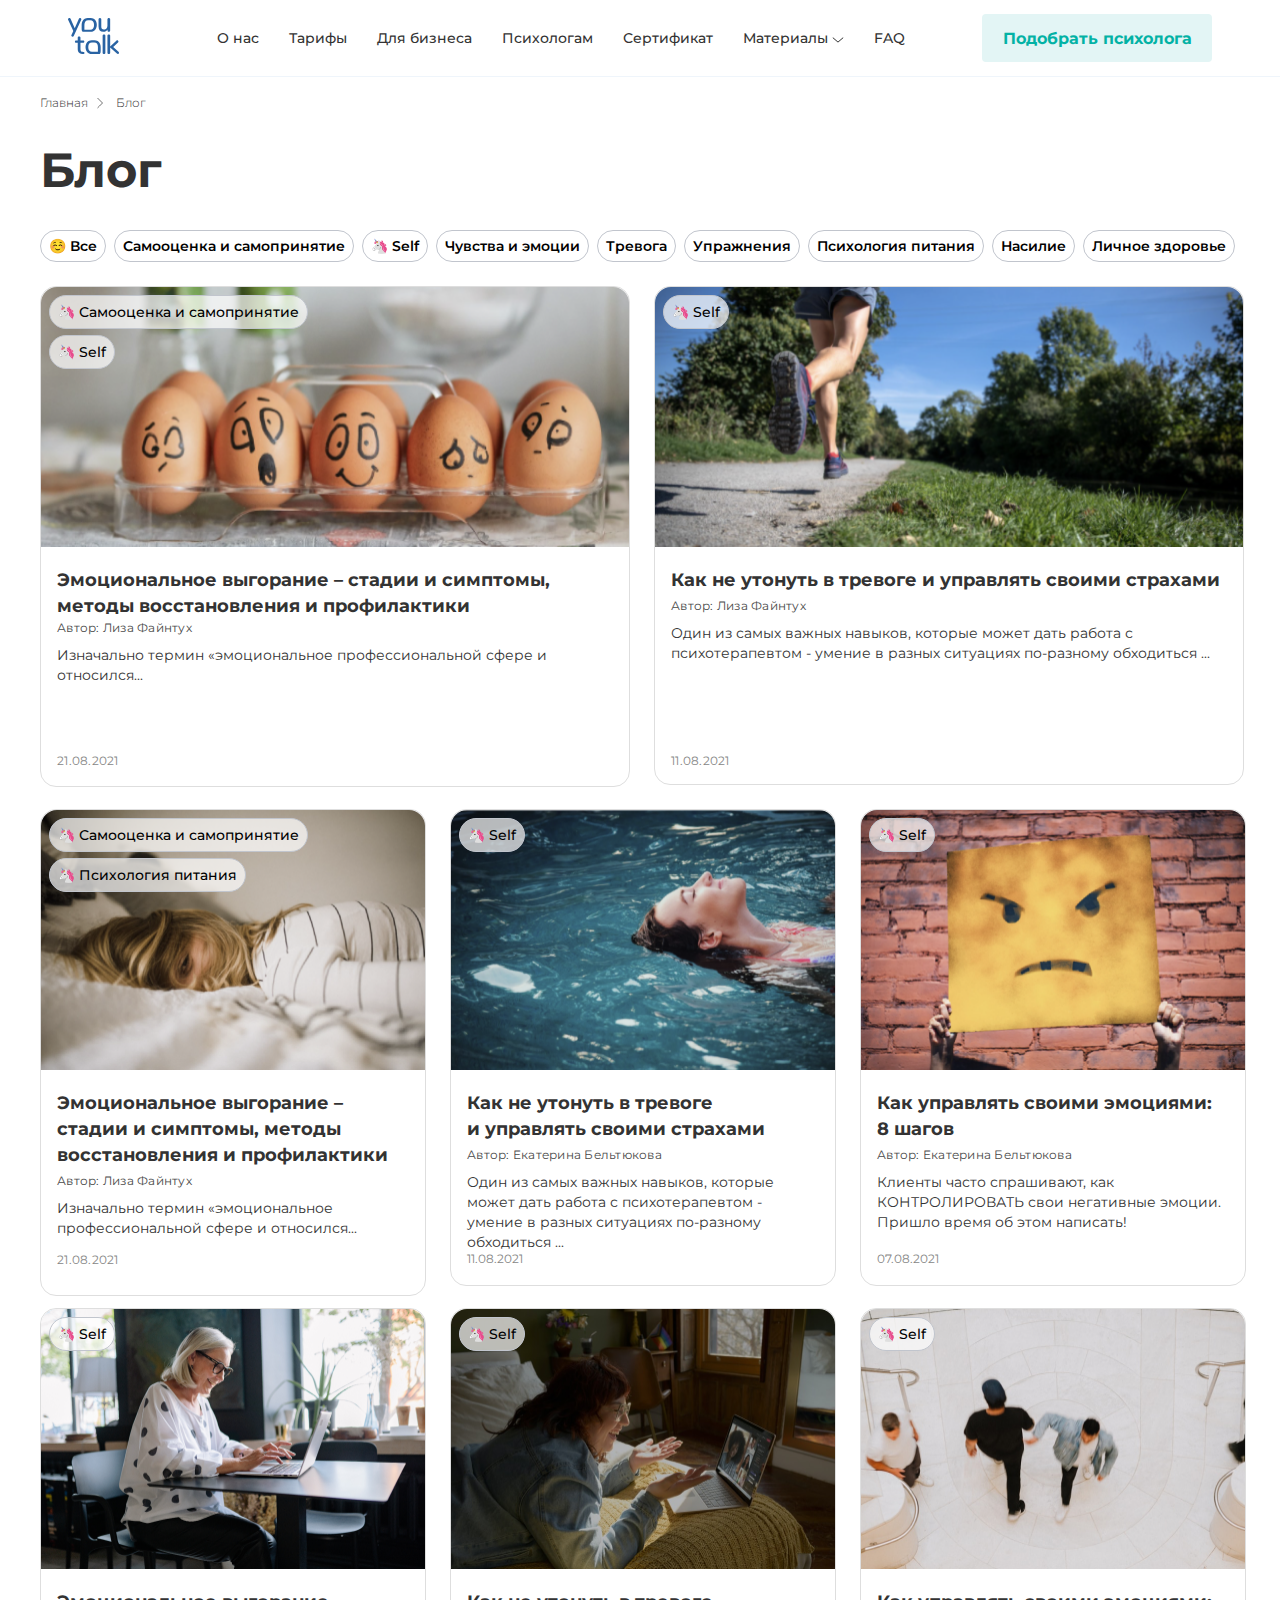
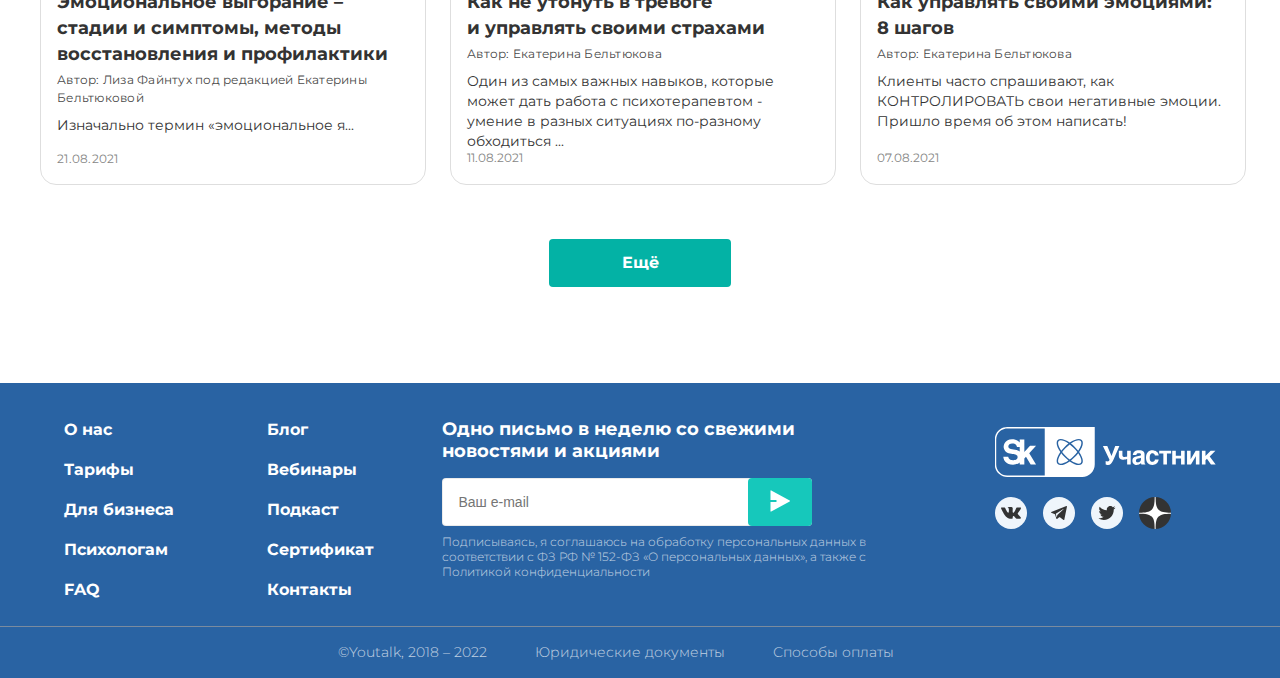
==== index.html @ 977481a2 "Add files via upload" ====
<!DOCTYPE html>
<html lang="ru">
<head>
  <meta charset="UTF-8">
  <meta name="viewport" content="width=device-width, initial-scale=1.0">
  <title>Блог</title>
  <link rel="stylesheet" href="css/style.css">
</head>
<body>
  <header>
		<div class="header">
			<div class="header__logo">
				<a href="#"><img src="img/logo.svg" class="header__logo" alt="logo"></a>
			</div>
    	<div>
				<nav class="header__navigation">
					<ul class="header__navigation-menu">
						<li>
							<a class="header__navigation-menu-link" href="#">О нас</a>
						</li>
						<li>
							<a class="header__navigation-menu-link" href="#">Тарифы</a>
						</li>
						<li>
							<a class="header__navigation-menu-link" href="#">Для бизнеса</a>
						</li>
						<li>
							<a class="header__navigation-menu-link" href="#">Психологам</a>
						</li>
						<li>
							<a class="header__navigation-menu-link" href="#">Сертификат</a>
						</li>
						<li>
							<a class="header__navigation-menu-link" href="#">Материалы</a>
							<img src="img/Vector.svg">
						</li>
						<li>
							<a class="header__navigation-menu-link" href="#">FAQ</a>
						</li>
					</ul>
				</nav>
    	</div>
			<div class="header__button">
				<button class="header__button-main">
				Подобрать психолога
				</button>
			</div>
			<div class="right_frame">
				<a href="#"><img src="img/menu.png"></a>
			</div>
		</div>
  </header>
	<main class="main">
		<div class="main__container">
				<div class="main__container_site-box">
						<div class="main__container_site-box-page">
								<a href="#">
										Главная
								</a>
								<div class="arrow">
										<img class="main__arrow_icon" src="img/Arrow.svg" alt="arrow">
								</div>
						</div>
						<div class="main__container_site-box-blog">
								<a href="#">
										Блог
								</a>
						</div>
				</div>
		</div>
		<div class="main__h1">
				<h1 class="main__h1-blog">
						Блог
				</h1>
		</div>
		<div class="emotions__container">
				<div>☺️ Все</div>
				<div>Самооценка и самопринятие</div>
				<div>🦄 Self</div>
				<div>Чувства и эмоции</div>
				<div>Тревога</div>
				<div>Упражнения</div>
				<div>Психология питания</div>
				<div>Насилие</div>
				<div>Личное здоровье</div>
		</div>
		<div class="main__div">
				<div class="main__div-box-emotions">
						<div class="box__emotions">
								<div class="box__emotions__container">🦄 Самооценка и самопринятие</div>
								<div class="box__emotions__container32">🦄 Self</div>
						</div>
						<div class="main__div-data__time">
							21.08.2021
						</div>
						<img class="main__div-imag__emotions" src="img/egg.png" alt="egg">
						<div class="main__div__text">
								<div class="main__div__text-1">
										<div class="main__div-box1">
												<p class="text__state">Эмоциональное выгорание – стадии и симптомы, методы восстановления и
														профилактики</p>
												<p class="text__avtor">Автор: Лиза Файнтух</p>
										</div>
										<p class="text__p">Изначально термин «эмоциональное профессиональной сфере и относился...</p>
								</div>
						</div>
				</div>
				<div class="border__vse2">
						<div class="main__div-box-emotions2">
								<div class="box__emotions2">
										<div class="box__emotions__container4">🦄 Self</div>
								</div>
								<div class="data__time2">11.08.2021</div>
								<img class="imag__emotions2" src="img/run.png" alt="run">
								<div class="div__text2">
										<div class="div__text-2">
												<div class="razmer__box2">
														<p class="text__state2">Как не утонуть в тревоге и управлять своими страхами</p>
														<p class="text__avtor2">Автор: Лиза Файнтух</p>
												</div>
												<p class="text__p2">Один из самых важных навыков, которые может дать работа с
														психотерапевтом - умение в разных ситуациях по-разному обходиться ...</p>
										</div>
								</div>
						</div>
				</div>
		</div>
		</div>
		<div class="main__div2">
				<div class="main__div-foto1">
						<div>
								<div class="box__emotions__container">🦄 Самооценка и самопринятие</div>
								<div class="box__emotions__container32">🦄 Психология питания</div>
						</div>
						<div class="data__time-1">21.08.2021</div>
						<img class="imag__foto1" src="img/Image-2.png" alt="sleep">
						<div class="box__text1">
								<div class="box__text-1">
										<div class="razmer__box-1">
												<p class="state__txt1">Эмоциональное выгорание – стадии и симптомы, методы восстановления и
														профилактики</p>
												<p class="text__avtor2">Автор: Лиза Файнтух</p>
										</div>
										<p class="stat__txt">Изначально термин «эмоциональное профессиональной сфере и относился...</p>
								</div>
						</div>
				</div>
				<div class="main__div3">
						<div class="div__foto2">
								<div>
										<div class="box__emotions__container4">🦄 Self</div>
								</div>
								<div class="data__time-2">11.08.2021</div>
								<img class="imag__foto2" src="img/Rectangle-1.png" alt="water">
								<div class="box__text1">
										<div class="box__text-1">
												<div class="razmer__box-2">
														<p class="state__txt2">Как не утонуть в тревоге<br /> и управлять своими страхами</p>
														<p class="text__avtor3">Автор: Екатерина Бельтюкова</p>
												</div>
												<p class="stat__txt2">Один из самых важных навыков, которые<br /> может дать работа с
														психотерапевтом - умение в разных ситуациях по-разному обходиться ...</p>
										</div>
								</div>
						</div>
				</div>
				<div class="main__div4">
						<div class="div__foto3">
								<div>
										<div class="box__emotions__container4">🦄 Self</div>
								</div>
								<div class="data__time-2">07.08.2021</div>
								<img class="imag__foto3" src="img/Rectangle-2.png" alt="hungry">
								<div class="box__text1">
										<div class="box__text-1">
												<div class="razmer__box-2">
														<p class="state__txt2">Как управлять своими эмоциями:<br />
																8 шагов</p>
														<p class="text__avtor3">Автор: Екатерина Бельтюкова</p>
												</div>
												<p class="stat__txt2">Клиенты часто спрашивают, как КОНТРОЛИРОВАТЬ свои негативные эмоции.
														Пришло время об этом написать!</p>
										</div>
								</div>
						</div>
				</div>
		</div>
		<div class="main__div__box-finish">
				<div class="txt__txt">
						<div>
								<div class="box__emotions__container4">🦄 Self</div>
						</div>
						<div class="data__time-1">21.08.2021</div>
						<img class="imag__foto3" src="img/Rectangle.png" alt="human">
						<div class="finesh__box">
								<div class="finesh__razmer">
										<div class="txt__txt2">
												<p class="finesh__p">Эмоциональное выгорание – стадии и симптомы, методы восстановления и
														профилактики</p>
												<p class="finesh__p1">Автор: Лиза Файнтух под редакцией Екатерины Бельтюковой</p>
										</div>
										<p class="finesh__p2">Изначально термин «эмоциональное я...</p>
								</div>
						</div>
				</div>
				<div class="txt__txt">
						<div>
								<div class="box__emotions__container4">🦄 Self</div>
						</div>
						<div class="data__time-2">11.08.2021</div>
						<img class="imag__foto3" src="img/Image.png" alt="human">
						<div class="finesh__box">
								<div class="box__text-1">
										<div class="razmer__box-2">
												<p class="state__txt2">Как не утонуть в тревоге<br /> и управлять своими страхами</p>
												<p class="text__avtor3">Автор: Екатерина Бельтюкова</p>
										</div>
										<p class="stat__txt2">Один из самых важных навыков, которые<br /> может дать работа с
												психотерапевтом - умение в разных ситуациях по-разному обходиться ...</p>
								</div>
						</div>
				</div>
				<div class="txt__txt">
						<div>
								<div class="box__emotions__container4">🦄 Self</div>
						</div>
						<div class="data__time-2">07.08.2021</div>
						<img class="imag__foto3" src="img/Image-1.png" alt="human">
						<div class="finesh__box">
								<div class="box__text-1">
										<div class="razmer__box-2">
												<p class="state__txt2">Как управлять своими эмоциями:<br />
														8 шагов</p>
												<p class="text__avtor3">Автор: Екатерина Бельтюкова</p>
										</div>
										<p class="stat__txt2">Клиенты часто спрашивают, как КОНТРОЛИРОВАТЬ свои негативные эмоции.
												Пришло время об этом написать!</p>
								</div>
						</div>
				</div>
		</div>
		<div class="main__button_box">
				<button class="main__btn_find_specialist">Ещё</button>
		</div>
</main>
  <footer class="footer">
		<div class="container">
			<nav class="footer__navigation">
				<div class="footer__navigation-first">
				 <ul class="footer__navigation-list">
					<li class="footer__navigation-item">
						<a href="#" class="footer__navigation-link">О нас</a>
					</li>
					<li class="footer__navigation-item">
						<a href="#" class="footer__navigation-link">Тарифы</a>
					</li>
					<li class="footer__navigation-item">
						<a href="#" class="footer__navigation-link">Для бизнеса</a>
					</li>
					<li class="footer__navigation-item">
						<a href="#" class="footer__navigation-link">Психологам</a>
					</li>
					<li class="footer__navigation-item">
						<a href="#" class="footer__navigation-link">FAQ</a>
					</li>
				 </ul>
				 <ul class="footer__navigation-list">
					<li class="footer__navigation-item">
						<a href="#" class="footer__navigation-link">Блог</a>
					</li>
					<li class="footer__navigation-item">
						<a href="#" class="footer__navigation-link">Вебинары</a>
					</li>
					<li class="footer__navigation-item">
						<a href="#" class="footer__navigation-link">Подкаст</a>
					</li>
					<li class="footer__navigation-item">
						<a href="#" class="footer__navigation-link">Сертификат</a>
					</li>
					<li class="footer__navigation-item">
						<a href="#" class="footer__navigation-link">Контакты</a>
					</li>
				 </ul>
				 </div>
				 <ul class="footer__navigation-email">
					<li class="footer__navigation-item">
						<p class="footer__navigation-feedback-1">Одно письмо в неделю со свежими новостями и акциями</p>
					</li>
					<li class="footer__navigation-item-email">
						<input class="footer__enter-email" type="text" placeholder="Ваш e-mail">
						<button class="footer__enter-email-button"><img src="/img/go.svg"></button>
					</li>
					<li class="footer__navigation-item">
						<p class="footer__navigation-feedback-2">Подписываясь, я соглашаюсь на обработку персональных данных в соответствии с ФЗ РФ № 152-ФЗ «О персональных данных», а также с Политикой конфиденциальности</p>
					</li>
				 </ul>
				 <ul class="footer__navigation-sociamain">
					<li class="footer__navigation-item">
						<p class="footer__navigation-sk">
							<img src="/img/sk.svg">
						</p>
					</li>
					<li class="footer__navigation-item">
						<a href="#" class="footer__navigation-socia-1">
							<img src="/img/vk.svg" class="footer__navigation-socia-1-img">
						</a>
						<a href="#" class="footer__navigation-socia-2">
							<img src="/img/tg.svg" class="footer__navigation-socia-2-img">
						</a>
						<a href="#" class="footer__navigation-socia-3">
							<img src="/img/twit.svg" class="footer__navigation-socia-3-img">
						</a>
						<a href="#" class="footer__navigation-socia-4">
							<img src="/img/dzen.svg" class="footer__navigation-socia-4-img">
						</a>
					</li>
				 </ul>
			</nav>
			<nav class="footer__copy-navigation">
			<ul class="footer__copy-navigation-list">
				<li class="footer__copy-navigation-item">
					<a class="footer__copy-navigation-link" href="#">©Youtalk, 2018 – 2022</a>
				</li>
				<li class="footer__copy-navigation-item">
					<a class="footer__copy-navigation-link" href="#">Юридические документы</a>
				</li>
				<li class="footer__copy-navigation-item">
					<a class="footer__copy-navigation-link" href="#">Способы оплаты</a>
				</li>
			</ul>
			</nav>
		</div>
	</footer>
</body>
</html>
---- css/style.css ----
@import url(../css/fonts.css);
@import url(../css/media.css);

* {
	margin: 0;
}

a {
	text-decoration: none;
}
li {
	list-style-type: none;
}
ul {
	padding-inline-start: 0px;
}
input {
	outline: none;
}

/* header */
.header {
  display: flex;
	flex-direction: row;
	justify-content: space-evenly;
	align-items: center;
	border-bottom: solid 1px;
	height: 76px;
	border-bottom-color: #EFF5FB;
	flex-wrap: nowrap;
}
.header__navigation > ul {
	display: inline-flex;
	margin: 0px;
	padding: 0;
	flex-shrink: 1;
}
.header__navigation-menu a {
	font-family: "Montserrat-Medium";
	font-size: 14px;
	margin-left: 30px;
}
.header__navigation-menu a:hover {
    color: #03B2A5;
}
.header__navigation-menu-link {
	color: #333333;
}
.header__button-main {
	background-color:#E3F5F5;
	width: 230px;
	height: 48px;
	font-family: "Montserrat-Bold";
	font-size: 16px;
	border-style: none;
	margin-left: 10px;
    border-radius: 4px;
    color: #03B2A5;
}
.header__button-main:hover {
    color: #E3F5F5;
    background-color: #03B2A5;
    cursor: pointer;
}
/* main */
.main{
    width: 100%;
    display: flex;
    justify-content: center;
    align-items: center;
    display: grid;
}
.main__container_site-box{
    padding-top: 16px;
    display: flex;
    align-items: center;
    gap: 8px;
}
.main__container_site-box-page{
    display: flex;
    align-items: center;
    gap: 4px;
}
.main__container_site-box-page a{
    color: #333333;
    font-size: 12px;
    line-height: 18px;
    font-family: "Montserrat-Light", "serif";    
}
.main__container_site-box-page a:hover{
    color: #03B2A5;
}
.arrow{
    width: 16px;
    height: 16px;
    display: flex;
    justify-content: center;
    align-items: center;
}
.main__container_site-box-blog a{
    color: #333333;
    font-size: 12px;
    line-height: 18px;
    font-family: "Montserrat-Light", "serif";    
}
.main__container_site-box-blog a:hover{
    color: #03B2A5;
}
.main__h1{
    display: flex;
    width: 552px;
    height: 56px;
    gap: 32px;
    margin-top: 30px;
}
.main__h1-blog{
    font-size: 48px;
    gap: 24px;
    line-height: 56px;
    color: #333;
    font-family: "Montserrat-Bold", "serif";
}
.emotions__container{
    width: 1181px;
    height: 32px;
    display: flex;
    gap: 8px;
    margin-top: 32px;
}
.emotions__container div{
    display: flex;
    white-space: nowrap;
    border-radius: 24px;
    padding: 6px 8px 6px 8px;
    border: 1px solid #C1C5CD;
    gap: 4px;
    align-items: center;
    font-size: 14px;
    line-height: 20px;
    font-family: "Montserrat-SemiBold", "serif";
}
.emotions__container div:hover{
    border: 2px solid #03B2A5;
    cursor: pointer;
}
.main__div-box1{
    width: 68px;
}
.main__div-box2{
    width: 237px;
}
.main__div{
    display: flex;
    width: 1200px;
    height: 499px;
    position: relative;
    z-index: 0;
    margin-top: 24px;
    gap: 24px;
}
.box__txt-text{
    display: flex;
    width: 221px;
    height: 20px;
    padding: 6px 8px 6px 8px;
    font-size: 14px;
    font-family: "Montserrat-SemiBold", "serif";
}
.main__div-box-emotions{
    width: 588px;
    height: 499px;
    border: solid 1px #DEDEDE;
    border-radius: 16px;
}
.box__emotions{
    position: relative;
}
.box__emotions__container{
    position: absolute;
    z-index: 600;
    display: flex;
    white-space: nowrap;
    margin-top: 8px;
    margin-left: 8px;
    background-color: rgba(255, 255, 255, 0.7);
    border-radius: 24px;
    padding: 6px 8px 6px 8px;
    border: 1px solid #C1C5CD;
    gap: 4px;
    align-items: center;
    line-height: 20px;
    font-family: "Montserrat-Medium", "serif";
    font-size: 14px;
}
.box__emotions__container2{
    position: absolute;
    z-index: 6;
    display: flex;
    white-space: nowrap;
    margin-top: 48px;
    margin-left: 8px;
    background-color: rgba(255, 255, 255, 0.7);
    border-radius: 24px;
    padding: 6px 8px 6px 8px;
    border: 1px solid #C1C5CD;
    gap: 4px;
    align-items: center;
    line-height: 20px;
    font-family: "Montserrat-Medium", "serif";
    font-size: 14px;
}
.box__emotions__container:hover{
    border: 2px solid #03B2A5;
}
.main__div-imag__emotions{
    width: 588px;
    height: 260px;
    top: -1px;
    border-radius: 16px 16px 0 0;
}
.main__div__text{
    width: 588px;
    height: 240px;
}
.main__div__text-1{
    display: flex;
    flex-direction: column;
    width: 556px;
    height: 122px;
    padding-left: 16px;
    padding-top: 16px;
    gap: 8px;
    
}
.text__state{
    font-size: 18px;
    line-height: 26px;
    font-family: "Montserrat-Bold", "serif";
    color: #333;
    width: 541px;
    height: 52px;
}
.text__avtor{
    font-size: 12px;
    line-height: 18px;
    letter-spacing: 0.25px;
    font-family: "Montserrat-Regular", "serif";
    font-weight: 400;
    color: #494949;
    width: 352px;
    height: 18px;
}
.text__p{
    font-size: 14px;
    line-height: 20px;
    color: #333;
    font-family: "Montserrat-Regular", "serif";
    width: 556px;
    height: 40px;
}
.main__div-data__time{
    position: absolute;
    z-index: 6;
    width: 61px;
    height: 18px;
    font-size: 12px;
    line-height: 18px;
    letter-spacing: 0.25px;
    padding-top: 465px;
    padding-left: 16px;
    font-family: "Montserrat-Regular", "serif";
    font-weight: 400;
    color: #868686
}
.imag__emotions2{
    width: 588px;
    height: 260px;
    padding-top: -1px;
    border-radius: 16px 16px 0 0;
}
.div__text2{
    width: 588px;
    height: 240px;
}
.div__text-2{
    display: flex;
    flex-direction: column;
    width: 588px;
    height: 96px;
    padding-left: 16px;
    padding-top: 16px;
    gap: 8px;
}
.main__div_box1{
    display: flex;
    flex-direction: column;
    gap: 4px;
    width: 541px;
    height: 74px;
}
.razmer__box2{
    display: flex;
    flex-direction: column;
    gap: 4px;
    width: 556px;
    height: 48px;
}
.text__state2{
    width: 588px;
    height: 26px;
    font-size: 18px;
    line-height: 26px;
    font-family: "Montserrat-Bold", "serif";
    color: #333;
}
.text__avtor2{
    width: 352px;
    height: 18px;
    font-size: 12px;
    line-height: 18px;
    letter-spacing: 0.25px;
    color: #494949;
    font-family: "Montserrat-Regular", "serif";
}
.text__p2{
    width: 558px;
    height: 40px;
    font-size: 14px;
    line-height: 20px;
    font-family: "Montserrat-Regular", "serif";
    color: #333;
}
.data__time-2{
    position: absolute;
    z-index: 6;
    width: 58px;
    height: 18px;
    padding-top: 441px;
    padding-left: 16px;
    color: #868686;
    font-family: "Montserrat-Regular", "serif";
    font-size: 12px;
}
.box__emotions__container23{
    position: absolute;
    z-index: 6;
    display: flex;
    white-space: nowrap;
    width: 67px;
    height: 32px;
    margin-top: 8px;
    margin-left: 8px;
    background-color: rgba(255, 255, 255, 0.7);
    border-radius: 24px;
    padding: 6px 8px 6px 8px;
    border: 1px solid #C1C5CD;
    gap: 4px;
    align-items: center;
    size: 14px;
    line-height: 20px;
    font-family: "Montserrat-SemiBold", "serif";
}
.border__vse{
    position: relative;
}
.border__vse2{
    position: relative;
    border: solid 1px #DEDEDE;
    border-radius: 16px;
}
.main__div2{
    display: flex;
    flex-direction: row;
    width: 1200px;
    height: 475px;
    gap: 24px;
    margin-top: 24px;
}
.main__div-foto1{
    width: 384px;
    height: 485px;
    border: solid 1px #DEDEDE;
    border-radius: 16px;
}
.box__emotions__container32{
    position: absolute;
    z-index: 600;
    display: flex;
    white-space: nowrap;
    margin-top: 48px;
    margin-left: 8px;
    background-color: rgba(255, 255, 255, 0.7);
    border-radius: 24px;
    padding: 6px 8px 6px 8px;
    border: 1px solid #C1C5CD;
    gap: 4px;
    align-items: center;
    font-size: 14px;
    line-height: 20px;
    font-family: "Montserrat-Medium", "serif";
}
.box__text1{
    width: 384px;
    height: 216px;
}
.box__text-1{
    display: flex;
    flex-direction: column;
    gap: 8px;
    width: 352px;
    height: 142px;
    padding-left: 16px;
    padding-top: 16px;
}
.razmer__box-1{
    display: flex;
    flex-direction: column;
    width: 352px;
    height: 100px;
    gap: 4px;
}
.state__txt1{
    width: 353px;
    height: 78px;
    font-size: 18px;
    line-height: 26px;
    font-family: "Montserrat-Bold", "serif";
    color: #333
}
.stat__txt{
    width: 353px;
    height: 40px;
    font-size: 14px;
    line-height: 20px;
    font-family: "Montserrat-Regular", "serif";
    color: #333;
}
.data__time-1{
    position: absolute;
    z-index: 6;
    width: 61px;
    height: 18px;
    font-size: 12px;
    line-height: 18px;
    letter-spacing: 0.25px;
    padding-top: 441px;
    padding-left: 16px;
    font-family: "Montserrat-Regular", "serif";
    font-weight: 400;
    color: #868686
}
.imag__foto1{
    border-radius: 16px 16px 0 0;
    width: 384px;
    height: 260px;
    padding-top: -1px;
}
.box__emotions__container4{
    position: absolute;
    z-index: 600;
    display: flex;
    white-space: nowrap;
    margin-top: 8px;
    margin-left: 8px;
    background-color: rgba(255, 255, 255, 0.7);
    border-radius: 24px;
    padding: 6px 8px 6px 8px;
    border: 1px solid #C1C5CD;
    gap: 4px;
    align-items: center;
    font-size: 14px;
    line-height: 20px;
    font-family: "Montserrat-Medium", "serif";
}
.main__div3{
    width: 384px;
    height: 475px;
    border: solid 1px #DEDEDE;
    border-radius: 16px;
}
.imag__foto2{
    border-radius: 16px 16px 0 0;
    width: 384px;
    height: 260px;
    padding-top: -1px;
}
.box__text2{
    display: flex;
    border-radius: 0 0 16px 16px;
    width: 384px;
    height: 216px;
    border: 1px solid #DEDEDE;
}
.box__text-2{
    display: flex;
    flex-direction: column;
    gap: 8px;
    width: 352px;
    height: 142px;
    padding-left: 16px;
    padding-top: 16px;
}
.razmer__box-2{
    display: flex;
    flex-direction: column;
    gap: 4px;
    width: 352px;
    height: 74px;
}
.state__txt2{
    width: 352px;
    height: 52px;
    font-size: 18px;
    line-height: 26px;
    font-family: "Montserrat-Bold", "serif";
    color: #333;
}
.text__avtor3{
    font-size: 12px;
    line-height: 18px;
    letter-spacing: 0.25px;
    font-family: "Montserrat-Regular", "serif";
    font-weight: 400;
    color: #494949;
    width: 352px;
    height: 18px;
}
.stat__txt2{
    width: 353px;
    height: 60px;
    font-size: 14px;
    line-height: 20px;
    font-family: "Montserrat-Regular", "serif";
    color: #333;
}
.data__time2{
    position: absolute;
    z-index: 6;
    width: 61px;
    height: 18px;
    font-size: 12px;
    line-height: 18px;
    letter-spacing: 0.25px;
    padding-top: 465px;
    padding-left: 16px;
    font-family: "Montserrat-Regular", "serif";
    font-weight: 400;
    color: #868686 
}
.box__emotions__container32:hover{
    border: 2px solid #03B2A5;
    cursor: pointer;
}
.box__emotions__container23:hover{
    border: 2px solid #03B2A5;
    cursor: pointer;
}
.box__emotions__container4:hover{
    border: 2px solid #03B2A5;
    cursor: pointer;
}
.main__div4{
    width: 384px;
    height: 475px;
    border: solid 1px #DEDEDE;
    border-radius: 16px;
}
.imag__foto3{
    border-radius: 16px 16px 0 0;
    width: 384px;
    height: 260px;
    padding-top: -1px;
}
.main__div__box-finish{
    display: flex;
    flex-direction: row;
    width: 1200px;
    height: 475px;
    gap: 24px;
    margin-top: 24px;
}
.finesh__box{
    width: 384px;
    height: 216px;
}
.txt__txt{
    width: 384px;
    height: 475px;
    border: solid 1px #DEDEDE;
    border-radius: 16px;
}
.finesh__razmer{
    display: flex;
    flex-direction: column;
    width: 352px;
    height: 142px;
    gap: 8px;
    padding-top: 16px;
    padding-left: 16px;
}
.txt__txt2{
    display: flex;
    flex-direction: column;
    width: 352px;
    height: 118px;
    gap: 4px;
}
.txt__txt3{
    display: flex;
    flex-direction: column;
    gap: 4px;
    width: 352px;
    height: 74px;
}
.finesh__p{
    width: 352px;
    height: 78px;
    font-size: 18px;
    line-height: 26px;
    font-family: "Montserrat-Bold", "serif";
    color: #333;
}
.finesh__p1{
    width: 352px;
    height: 36px;
    font-size: 12px;
    line-height: 18px;
    letter-spacing: 0.25px;
    font-family: "Montserrat-Regular", "serif";
    color: #494949;
}
.finesh__p2{
    width: 352px;
    height: 20px;
    font-size: 14px;
    line-height: 20px;
    font-family: "Montserrat-Regular", "serif";
    color: #333;
}
.main__btn_find_specialist{
    display: flex;
    text-align: center;
    justify-content: center;
    align-items: center;
    margin-left: 509px;
    margin-top: 56px;
    padding-left: 72.5px;
    gap: 8px;
    width: 182px;
    height: 48px;
    background-color:  #03B2A5;
    padding: 12px 16px;
    border-radius: 4px;
    color: #fff;
    font-size: 16px;
    line-height: 24px;
    font-family: "Montserrat-Bold", "serif";
    border: none;
}
.main__btn_find_specialist:hover{
    background-color: #E3F5F5;
    color: #03B2A5;  
    cursor: pointer;
}
.main__button_box {
    margin-bottom: 96px;
}
/* footer */
.footer {
	background-color: #2963A3;
	padding: 35px 0 17px;
	color: #FFFFFF;
	font-family: "Montserrat-Bold";
}
.footer a{
	color: #FFFFFF;
}
.footer__navigation {
	display: flex;
	flex-wrap: wrap;
	justify-content: space-between;
	align-items: flex-start;
	margin-left: 5vw;
	margin-right: 5vw;
}
.footer__navigation-list {
	font-size: 16px;
}
.footer__navigation-email {
	width: 486px;
	height: 170px;
	font-size: 18px;
}
.footer__copy-navigation-list {
	display: flex;
	flex-wrap: wrap;
	justify-content: center;

}
.footer__navigation-feedback-1 {
	width: 356px;
}
.footer__navigation-feedback-2 {
	font-family: "Montserrat-Light";
	font-size: 12px;
	margin-top: 8px;
	opacity: 70%;
}
.footer__navigation-sk {
	margin-top: 1vh;
}
.footer__navigation-first {
	display: flex;
	justify-content: space-between;
	line-height: 24px;
	height: 184px;
	width: 310px;
}
.footer__enter-email {
	display: inline-flex;
	width: 350px;
	height: 44px;
	font-size: 14px;
	border: solid 1px #9D9D9D33;
	border-radius: 4px;
	padding-left: 16px;
}
.footer__navigation-item-email {
	display: inline-flex;
	position: relative;
}
.footer__enter-email-button {
	position: absolute;
  right: 0px;
	height: 48px;
	width: 64px;
	background-color: #16C8BB;
	border: none;
	border-radius: 4px;
	padding: 14px, 20px, 14px, 20px;
}
.footer__enter-email-button:hover {
    cursor: pointer;
}
.footer__navigation-item {
	display: flex;
	margin-bottom: 16px;
}
.footer__copy-navigation {
	font-family: "Montserrat-Light";
	font-size: 14px;
	opacity: 70%;
	border-top: solid 1px #9D9D9D;
	padding-top: 16px;
	margin-top: 24px;
}
.footer__navigation-socia-2{
	order: 2;
}
.footer__navigation-socia-3{
	order: 1;	
}
.footer__navigation-socia-3-img {
	margin-right: 16px;
}
.footer__navigation-socia-1-img {
	margin-right: 16px;
}
.footer__navigation-socia-4-img {
	margin-right: 16px;
}
.footer__copy-navigation-link {
	margin-right: 48px;
}
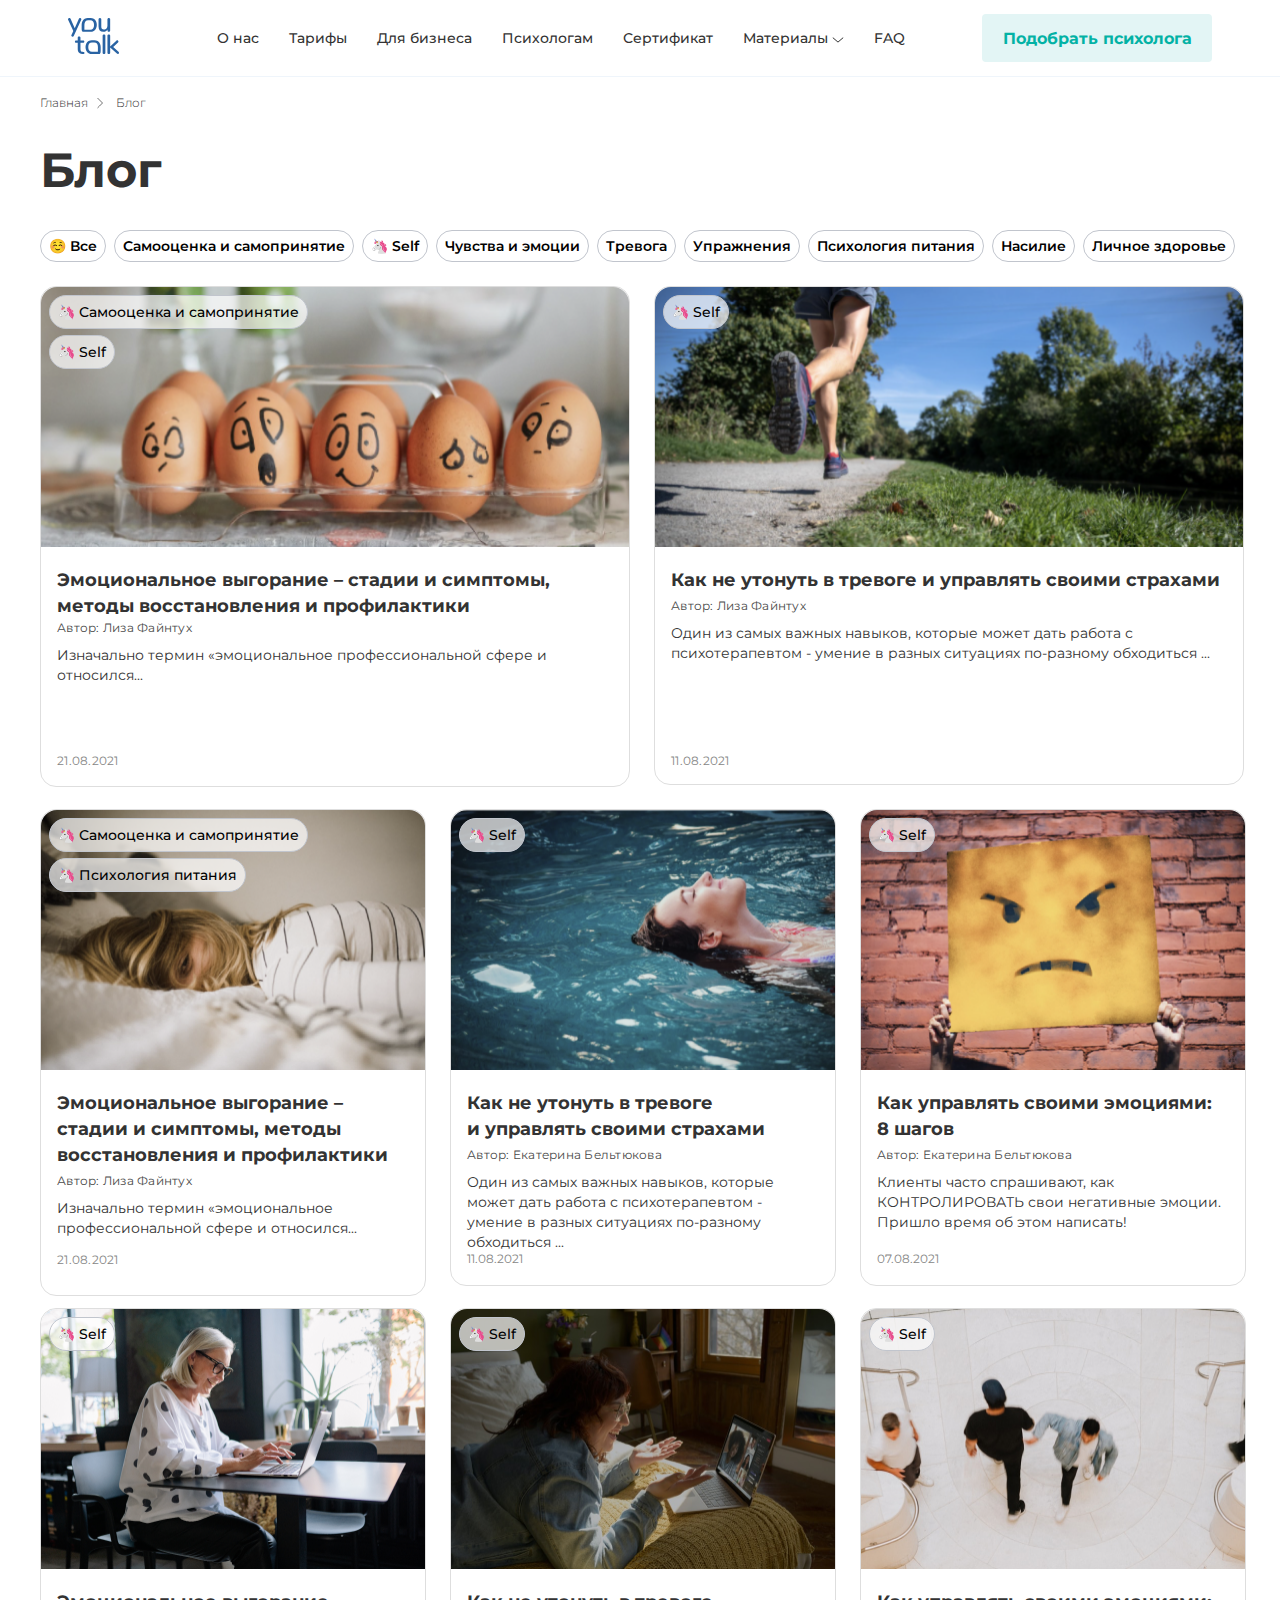
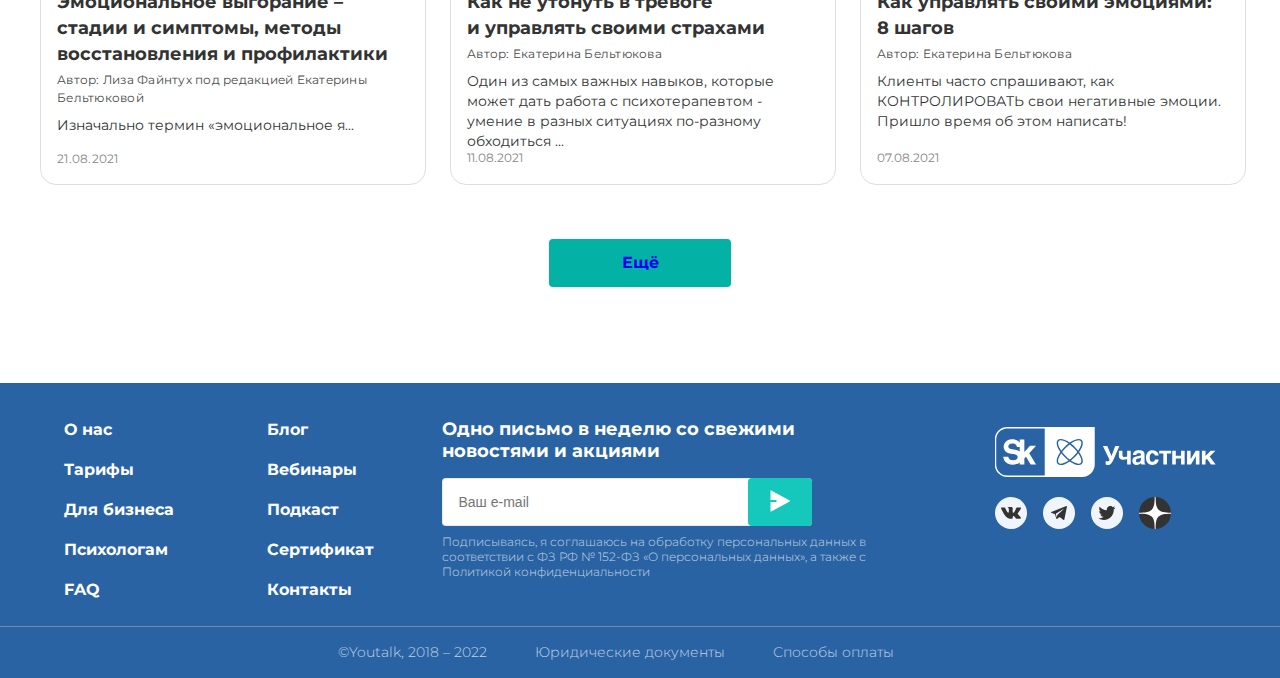
==== commit 220d3d59: "Update index.html" ====
--- a/index.html
+++ b/index.html
@@ -240,7 +240,7 @@
 				</div>
 		</div>
 		<div class="main__button_box">
-				<button class="main__btn_find_specialist">Ещё</button>
+				<button class="main__btn_find_specialist"><a href="page2.html">Ещё</a></button>
 		</div>
 </main>
   <footer class="footer">
@@ -332,4 +332,4 @@
 		</div>
 	</footer>
 </body>
-</html>+</html>
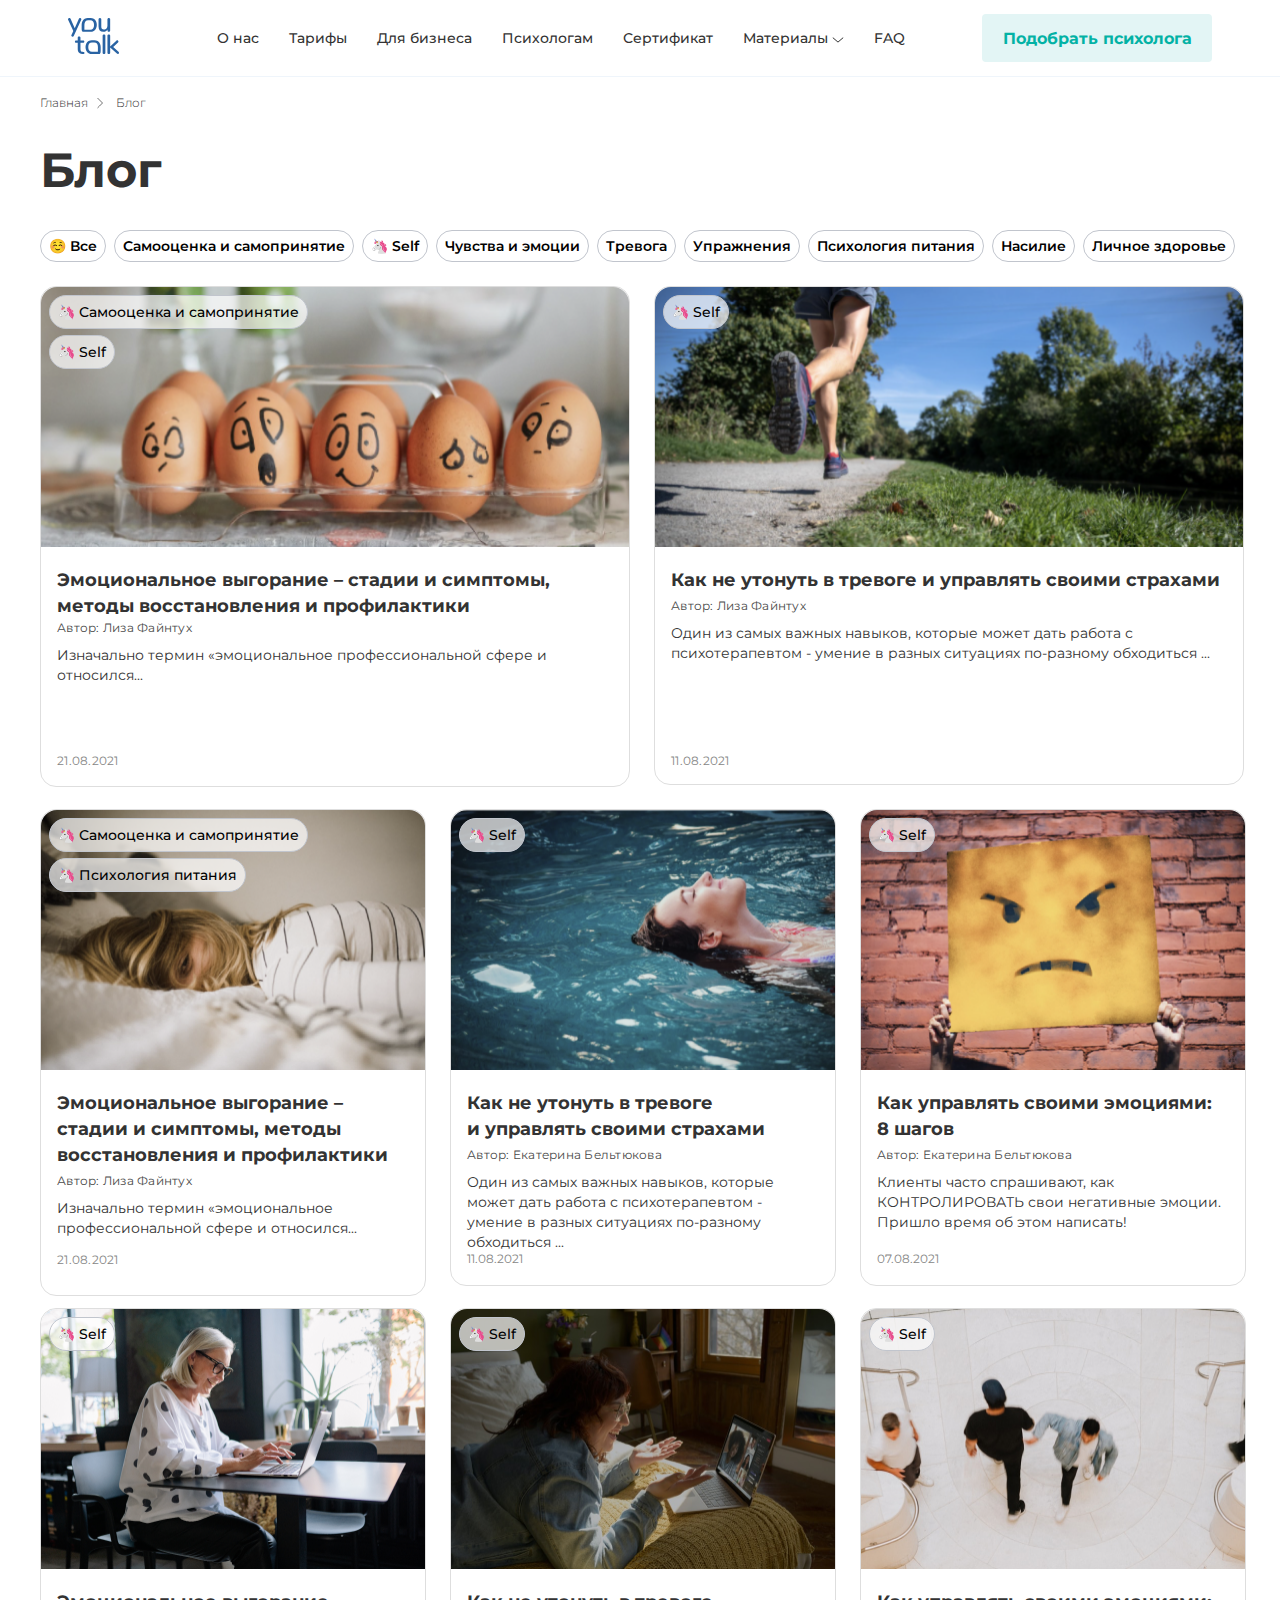
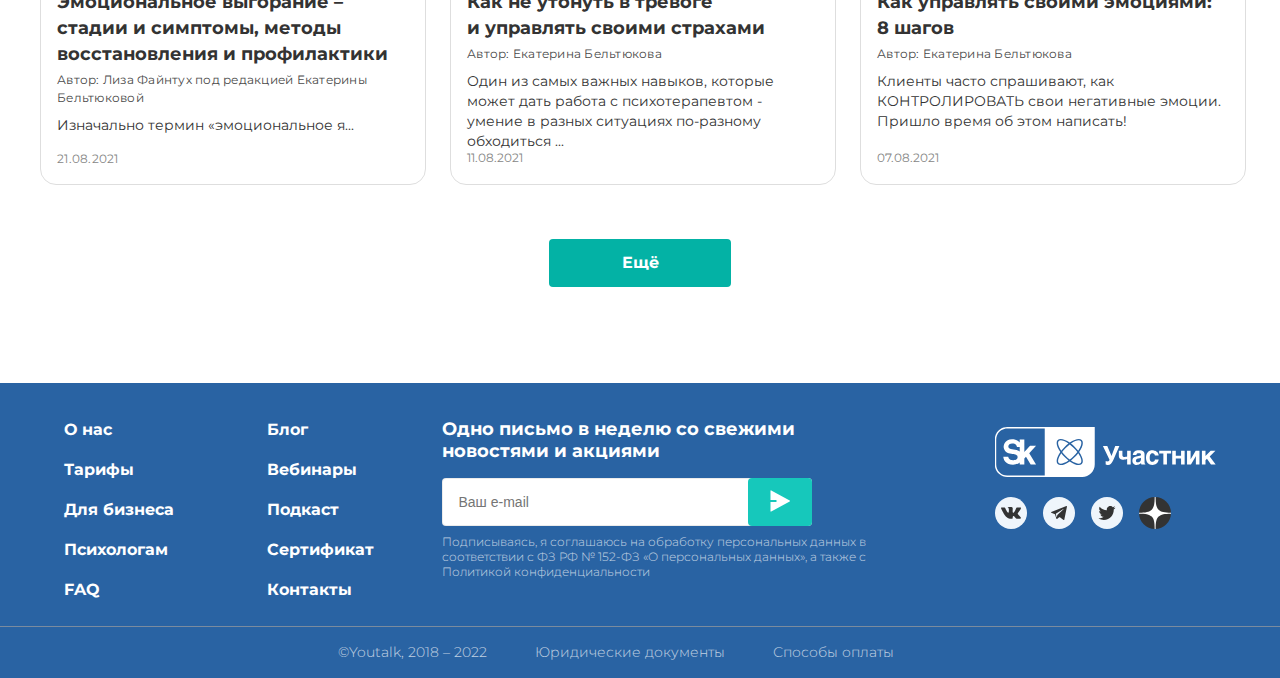
==== commit 664df541: "Update index.html" ====
--- a/index.html
+++ b/index.html
@@ -240,7 +240,7 @@
 				</div>
 		</div>
 		<div class="main__button_box">
-				<button class="main__btn_find_specialist"><a href="page2.html">Ещё</a></button>
+				<a href="page2.html"><button class="main__btn_find_specialist">Ещё</button></a>
 		</div>
 </main>
   <footer class="footer">
